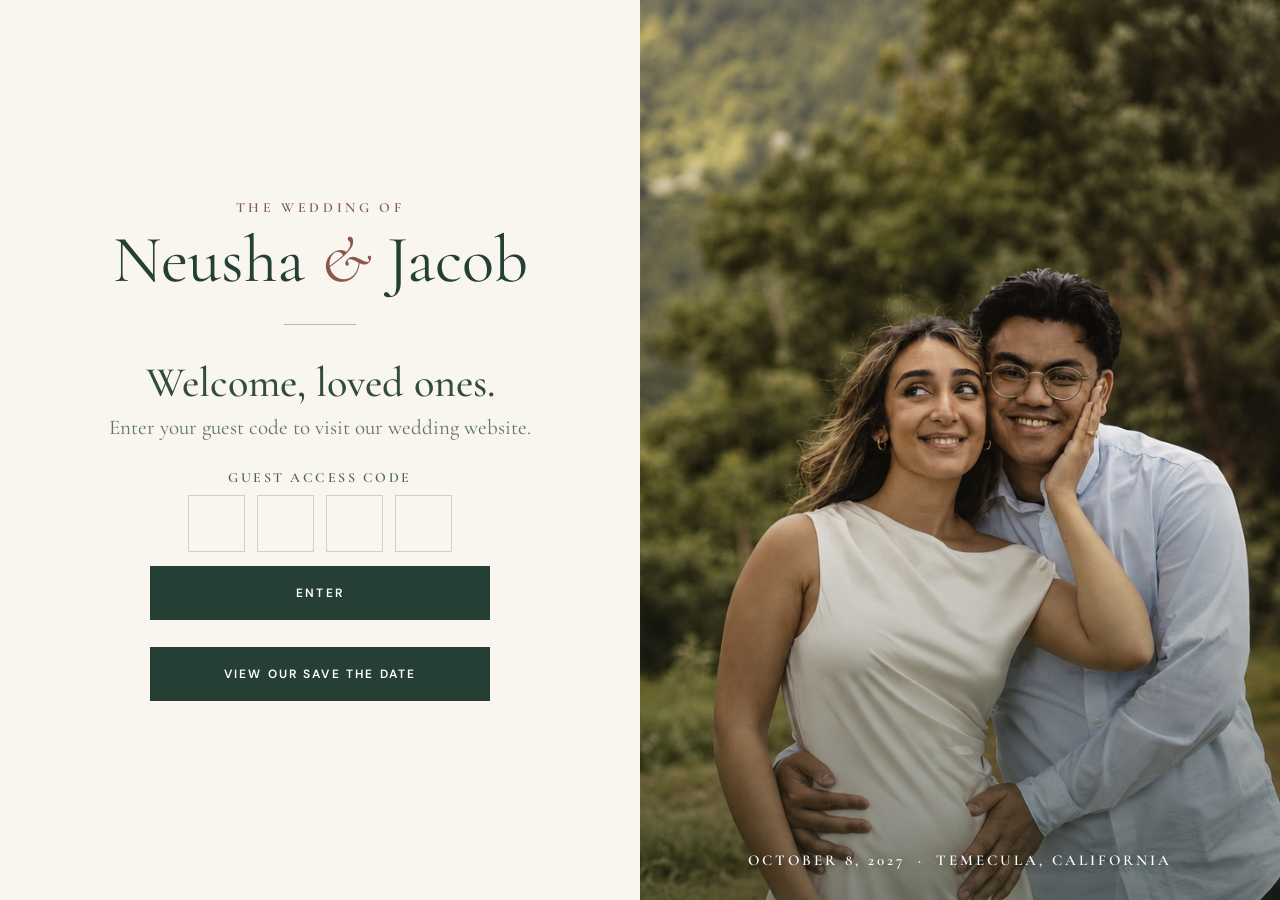
==== index.html @ 160a5487 "Show save-the-date button before guest code entry" ====
<!doctype html>
<html lang="en">

<head>
  <meta charset="utf-8">
  <meta name="viewport" content="width=device-width, initial-scale=1">
  <meta name="theme-color" content="#f8f6ef">
  <link rel="icon" href="/favicon.ico?v=3" sizes="16x16 32x32 48x48">
  <link rel="icon" type="image/png" href="/assets/favicon-32.png?v=3" sizes="32x32">
  <link rel="icon" type="image/png" href="/assets/favicon-192.png?v=3" sizes="192x192">
  <link rel="apple-touch-icon" href="/assets/apple-touch-icon.png?v=3" sizes="180x180">
  <title>Neusha &amp; Jacob | Our Wedding</title>
  <meta name="description" content="The wedding website for Neusha and Jacob. Enter your guest code for updates about our celebration in Temecula, California.">
  <meta property="og:type" content="website">
  <meta property="og:url" content="https://neushaandjacob.com/">
  <meta property="og:site_name" content="Neusha &amp; Jacob">
  <meta property="og:title" content="Neusha &amp; Jacob">
  <meta property="og:description" content="October 8, 2027 · Temecula, California">
  <meta property="og:image" content="https://neushaandjacob.com/assets/save-the-date-hero-color.jpg">
  <meta property="og:image:type" content="image/jpeg">
  <meta property="og:image:width" content="1536">
  <meta property="og:image:height" content="1024">
  <meta property="og:image:alt" content="Neusha and Jacob together outdoors">
  <meta name="twitter:card" content="summary_large_image">
  <link rel="canonical" href="https://neushaandjacob.com/">
  <link rel="stylesheet" href="gate.css?v=4">
  <script src="gate.js?v=2" defer></script>
</head>

<body>
  <div class="entry-layout">
    <div class="photo-panel">
      <img src="assets/save-the-date-hero-color.jpg" alt="Neusha and Jacob together outdoors" fetchpriority="high">
      <span class="photo-caption">October 8, 2027 <span aria-hidden="true">·</span> Temecula, California</span>
      <div class="mobile-hero-content">
        <p class="mobile-hero-eyebrow">The wedding of</p>
        <h1>Neusha &amp;<br>Jacob</h1>
        <p class="mobile-hero-date">October 8, 2027</p>
        <p class="mobile-hero-location">Temecula, California</p>
      </div>
    </div>

    <main class="gate-panel">
      <div class="gate-content">
        <div class="gate-heading">
          <p class="eyebrow">The wedding of</p>
          <h1>Neusha <span>&amp;</span> Jacob</h1>
          <span class="divider" aria-hidden="true"></span>
        </div>

        <section id="gate-locked" aria-labelledby="gate-title">
          <h2 id="gate-title">Welcome, loved ones.</h2>
          <p class="intro">Enter your guest code to visit our wedding website.</p>
          <form id="access-form" action="#" method="post">
            <label id="guest-code-label" for="guest-code-1">Guest access code</label>
            <div class="code-digits" role="group" aria-labelledby="guest-code-label">
              <input class="code-digit" id="guest-code-1" name="digit1" type="password" inputmode="numeric" autocomplete="off" maxlength="1" pattern="[0-9]" aria-label="Guest code digit 1 of 4" aria-describedby="code-error" required>
              <input class="code-digit" name="digit2" type="password" inputmode="numeric" autocomplete="off" maxlength="1" pattern="[0-9]" aria-label="Guest code digit 2 of 4" aria-describedby="code-error" required>
              <input class="code-digit" name="digit3" type="password" inputmode="numeric" autocomplete="off" maxlength="1" pattern="[0-9]" aria-label="Guest code digit 3 of 4" aria-describedby="code-error" required>
              <input class="code-digit" name="digit4" type="password" inputmode="numeric" autocomplete="off" maxlength="1" pattern="[0-9]" aria-label="Guest code digit 4 of 4" aria-describedby="code-error" required>
            </div>
            <p id="code-error" class="code-error" role="alert" hidden>That code isn't quite right. Please try again.</p>
            <button type="submit">Enter</button>
          </form>
        </section>

        <section id="gate-unlocked" aria-labelledby="welcome-title" hidden>
          <p class="eyebrow unlocked-eyebrow">You're in</p>
          <h2 id="welcome-title" tabindex="-1">We're so glad you're here.</h2>
          <p class="intro">Our wedding website is coming soon. We can't wait to share more of the day with you.</p>
        </section>

        <a class="save-date-link" href="savethedate/">View our save the date</a>
      </div>
    </main>
  </div>
</body>

</html>
---- gate.css ----
@import url('https://fonts.googleapis.com/css2?family=Cormorant+Garamond:ital,wght@0,400;0,500;0,600;1,400;1,500&family=DM+Sans:wght@500;600&display=swap');

:root {
  font-family: 'Cormorant Garamond', Georgia, serif;
  color: #273a33;
  background: #f8f6ef;
  font-synthesis: none;
}

* {
  box-sizing: border-box;
}

[hidden] {
  display: none !important;
}

body {
  min-width: 320px;
  min-height: 100vh;
  margin: 0;
}

button,
input {
  font: inherit;
}

.entry-layout {
  display: grid;
  grid-template-columns: minmax(0, 1fr) minmax(0, 1fr);
  min-height: 100vh;
}

.photo-panel {
  position: relative;
  grid-column: 2;
  grid-row: 1;
  min-height: 100vh;
  overflow: hidden;
  background: #334231;
}

.photo-panel img {
  position: absolute;
  inset: 0;
  width: 100%;
  height: 100%;
  object-fit: cover;
  object-position: right center;
}

.photo-panel::after {
  content: '';
  position: absolute;
  inset: 50% 0 0;
  background: linear-gradient(transparent, #17231970);
}

.photo-caption {
  position: absolute;
  z-index: 1;
  right: 34px;
  bottom: 31px;
  left: 34px;
  color: #fff;
  font-size: 15px;
  font-weight: 600;
  letter-spacing: .2em;
  text-align: center;
  text-shadow: 0 1px 8px #0008;
  text-transform: uppercase;
}

.photo-caption span {
  padding: 0 .35em;
}

.mobile-hero-content {
  display: none;
}

.gate-panel {
  display: grid;
  grid-column: 1;
  grid-row: 1;
  place-items: center;
  min-height: 100vh;
  padding: 54px clamp(28px, 5vw, 88px);
  background: #f8f6ef;
}

.gate-content {
  width: min(100%, 530px);
  container-type: inline-size;
  text-align: center;
}

.eyebrow {
  margin: 0 0 12px;
  color: #815b4c;
  font-size: 14px;
  font-weight: 600;
  letter-spacing: .26em;
  text-transform: uppercase;
}

h1 {
  margin: 0;
  color: #263f34;
  font-size: clamp(52px, 5.2vw, 83px);
  font-weight: 400;
  line-height: .96;
}

h1 span {
  color: #8b574d;
  font-style: italic;
}

.divider {
  display: block;
  width: 72px;
  height: 1px;
  margin: 32px auto 36px;
  background: #aebfb0;
}

h2 {
  margin: 0 0 9px;
  color: #314b3e;
  font-size: clamp(30px, 3.3vw, 43px);
  font-weight: 500;
  line-height: 1.05;
}

.intro {
  max-width: 410px;
  margin: 0 auto 27px;
  color: #617365;
  font-size: 21px;
  line-height: 1.3;
}

#gate-locked .intro {
  max-width: none;
  font-size: min(21px, 4.2cqi);
  white-space: nowrap;
}

#access-form {
  max-width: 340px;
  margin: 0 auto;
}

#access-form label {
  display: block;
  margin-bottom: 9px;
  color: #4c6254;
  font-size: 14px;
  font-weight: 600;
  letter-spacing: .18em;
  text-transform: uppercase;
}

.code-digits {
  display: flex;
  justify-content: center;
  gap: 12px;
}

.code-digit {
  display: block;
  width: min(57px, calc((100% - 36px) / 4));
  aspect-ratio: 1;
  min-width: 0;
  padding: 0;
  border: 1px solid #cbd3c8;
  border-radius: 0;
  outline: none;
  background: transparent;
  color: #273a33;
  font-size: 27px;
  text-align: center;
}

.code-digit:focus-visible {
  border-color: #476653;
  box-shadow: 0 0 0 3px #dce8d6;
}

.code-digit[aria-invalid='true'] {
  border-color: #a65e4b;
}

.code-error {
  margin: 10px 0 0;
  color: #a14f3d;
  font-size: 17px;
}

#access-form button,
.save-date-link {
  display: grid;
  place-items: center;
  width: 100%;
  min-height: 54px;
  margin-top: 14px;
  border: 0;
  border-radius: 0;
  background: #263f34;
  color: #fff;
  cursor: pointer;
  font-family: 'DM Sans', Arial, sans-serif;
  font-size: 12px;
  font-weight: 600;
  letter-spacing: .18em;
  text-decoration: none;
  text-transform: uppercase;
}

#access-form button:hover,
.save-date-link:hover {
  background: #365c49;
}

#access-form button:focus-visible,
.save-date-link:focus-visible {
  outline: 3px solid #8ba98a;
  outline-offset: 3px;
}

.unlocked-eyebrow {
  margin-bottom: 10px;
}

.save-date-link {
  max-width: 340px;
  margin: 27px auto 0;
}

@media (max-width: 760px) {
  .entry-layout {
    display: flex;
    flex-direction: column;
  }

  .photo-panel {
    display: flex;
    align-items: flex-end;
    min-height: 0;
    height: clamp(420px, 110vw, 640px);
  }

  .photo-panel img {
    object-position: right center;
  }

  .photo-panel::after {
    inset: 0;
    background: linear-gradient(90deg, #111912c2 0%, #1119128c 48%, transparent 85%), linear-gradient(0deg, #11191280, transparent 60%);
  }

  .photo-caption {
    display: none;
  }

  .mobile-hero-content {
    display: block;
    position: relative;
    z-index: 1;
    width: 62%;
    margin: 0 0 28px 5%;
    color: #fff;
    text-shadow: 0 1px 12px #0008;
  }

  .mobile-hero-content h1 {
    margin: 0 0 9px;
    color: inherit;
    font-size: clamp(30px, 8vw, 45px);
    font-weight: 400;
    line-height: 1.05;
    letter-spacing: .07em;
    text-transform: uppercase;
  }

  .mobile-hero-eyebrow,
  .mobile-hero-date,
  .mobile-hero-location {
    margin: 0;
    font-size: clamp(10px, 2.3vw, 14px);
    font-weight: 600;
    line-height: 1.4;
    letter-spacing: .16em;
    text-transform: uppercase;
  }

  .mobile-hero-eyebrow {
    margin-bottom: 9px;
    letter-spacing: .2em;
  }

  .gate-heading {
    display: none;
  }

  .gate-panel {
    min-height: 0;
    padding: 43px 8% 40px;
  }

  h1 {
    font-size: clamp(45px, 11vw, 72px);
  }

  .divider {
    margin: 24px auto 26px;
  }

  .intro {
    font-size: 19px;
  }

  #gate-locked .intro {
    font-size: 19px;
    white-space: normal;
  }
}

@media (max-width: 390px) {
  h1 {
    font-size: clamp(35px, 10.5vw, 43px);
  }

  .photo-caption {
    font-size: 10px;
  }
}
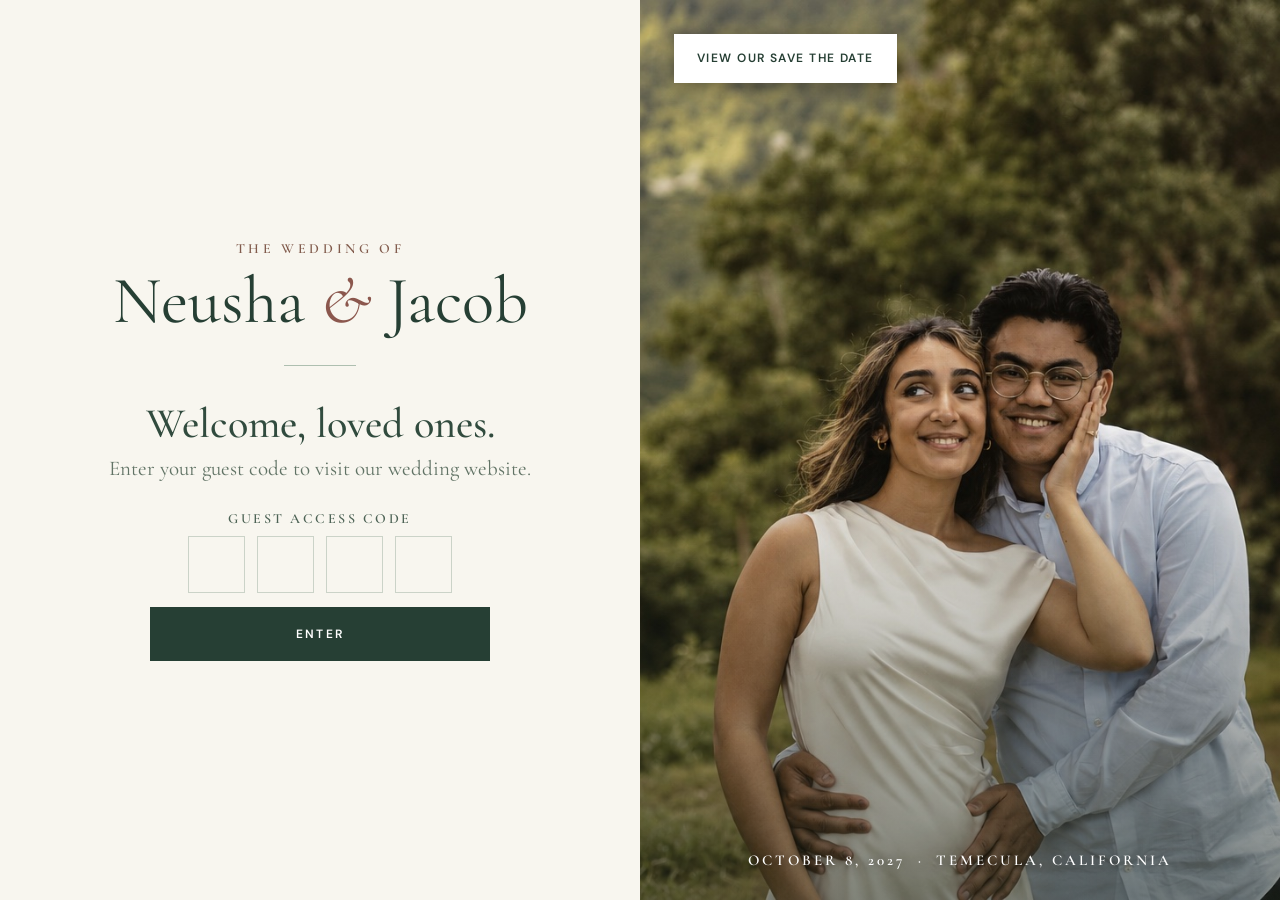
==== commit 259e18e6: "Place white save-the-date button over photo" ====
--- a/index.html
+++ b/index.html
@@ -23,7 +23,7 @@
   <meta property="og:image:alt" content="Neusha and Jacob together outdoors">
   <meta name="twitter:card" content="summary_large_image">
   <link rel="canonical" href="https://neushaandjacob.com/">
-  <link rel="stylesheet" href="gate.css?v=4">
+  <link rel="stylesheet" href="gate.css?v=5">
   <script src="gate.js?v=2" defer></script>
 </head>
 
@@ -31,6 +31,7 @@
   <div class="entry-layout">
     <div class="photo-panel">
       <img src="assets/save-the-date-hero-color.jpg" alt="Neusha and Jacob together outdoors" fetchpriority="high">
+      <a class="save-date-link" href="savethedate/">View our save the date</a>
       <span class="photo-caption">October 8, 2027 <span aria-hidden="true">·</span> Temecula, California</span>
       <div class="mobile-hero-content">
         <p class="mobile-hero-eyebrow">The wedding of</p>
@@ -70,7 +71,6 @@
           <p class="intro">Our wedding website is coming soon. We can't wait to share more of the day with you.</p>
         </section>
 
-        <a class="save-date-link" href="savethedate/">View our save the date</a>
       </div>
     </main>
   </div>
--- a/gate.css
+++ b/gate.css
@@ -199,8 +199,7 @@
   font-size: 17px;
 }
 
-#access-form button,
-.save-date-link {
+#access-form button {
   display: grid;
   place-items: center;
   width: 100%;
@@ -219,8 +218,7 @@
   text-transform: uppercase;
 }
 
-#access-form button:hover,
-.save-date-link:hover {
+#access-form button:hover {
   background: #365c49;
 }
 
@@ -235,8 +233,33 @@
 }
 
 .save-date-link {
-  max-width: 340px;
-  margin: 27px auto 0;
+  position: absolute;
+  z-index: 2;
+  top: clamp(18px, 3vw, 34px);
+  left: clamp(18px, 3vw, 34px);
+  display: inline-flex;
+  align-items: center;
+  justify-content: center;
+  min-height: 48px;
+  max-width: calc(100% - 36px);
+  padding: 15px 22px;
+  border: 1px solid #fff;
+  background: #fff;
+  color: #263f34;
+  box-shadow: 0 3px 18px #0005;
+  font-family: 'DM Sans', Arial, sans-serif;
+  font-size: 12px;
+  font-weight: 600;
+  line-height: 1.4;
+  letter-spacing: .12em;
+  text-align: center;
+  text-decoration: none;
+  text-transform: uppercase;
+}
+
+.save-date-link:hover {
+  background: #f0f1e8;
+  border-color: #f0f1e8;
 }
 
 @media (max-width: 760px) {
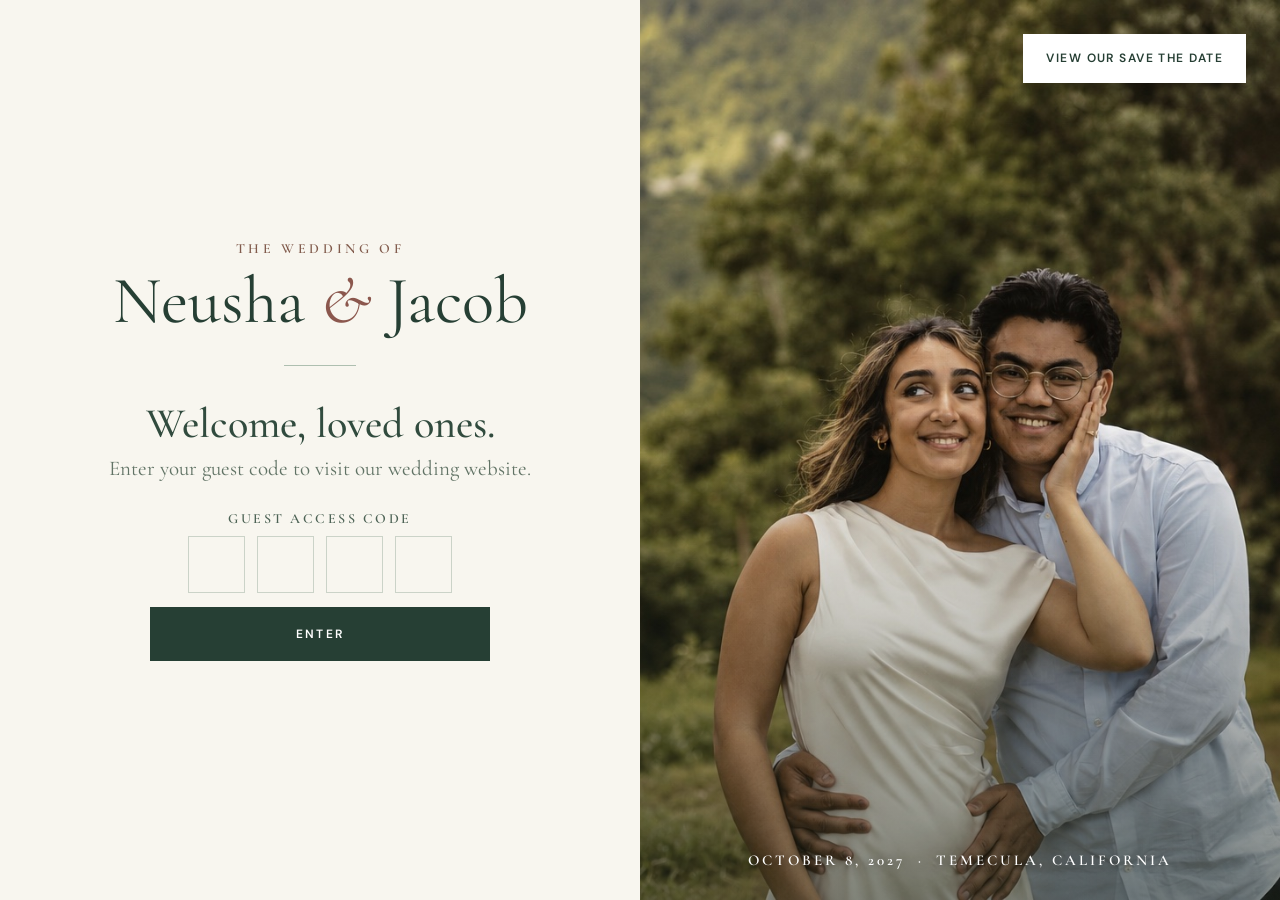
==== commit fd052cf6: "Position save-the-date photo button at top right" ====
--- a/index.html
+++ b/index.html
@@ -23,7 +23,7 @@
   <meta property="og:image:alt" content="Neusha and Jacob together outdoors">
   <meta name="twitter:card" content="summary_large_image">
   <link rel="canonical" href="https://neushaandjacob.com/">
-  <link rel="stylesheet" href="gate.css?v=5">
+  <link rel="stylesheet" href="gate.css?v=6">
   <script src="gate.js?v=2" defer></script>
 </head>
 
--- a/gate.css
+++ b/gate.css
@@ -236,7 +236,7 @@
   position: absolute;
   z-index: 2;
   top: clamp(18px, 3vw, 34px);
-  left: clamp(18px, 3vw, 34px);
+  right: clamp(18px, 3vw, 34px);
   display: inline-flex;
   align-items: center;
   justify-content: center;
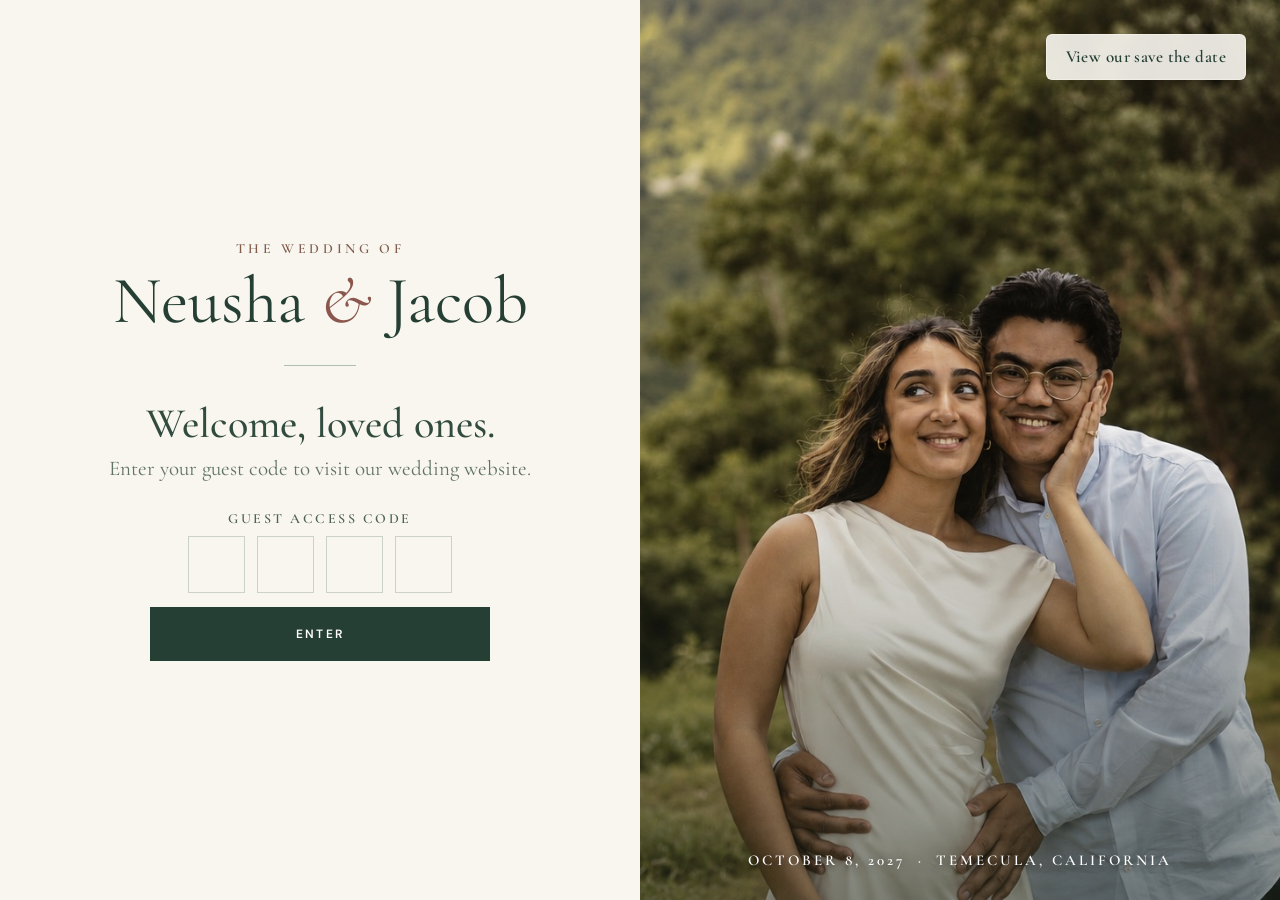
==== commit ffe8be33: "Soften save-the-date button styling" ====
--- a/index.html
+++ b/index.html
@@ -23,7 +23,7 @@
   <meta property="og:image:alt" content="Neusha and Jacob together outdoors">
   <meta name="twitter:card" content="summary_large_image">
   <link rel="canonical" href="https://neushaandjacob.com/">
-  <link rel="stylesheet" href="gate.css?v=6">
+  <link rel="stylesheet" href="gate.css?v=7">
   <script src="gate.js?v=2" defer></script>
 </head>
 
--- a/gate.css
+++ b/gate.css
@@ -240,26 +240,29 @@
   display: inline-flex;
   align-items: center;
   justify-content: center;
-  min-height: 48px;
+  min-height: 44px;
   max-width: calc(100% - 36px);
-  padding: 15px 22px;
-  border: 1px solid #fff;
-  background: #fff;
+  padding: 10px 19px;
+  border: 1px solid #f8f6ef99;
+  border-radius: 6px;
+  background: #f8f6efe8;
   color: #263f34;
-  box-shadow: 0 3px 18px #0005;
-  font-family: 'DM Sans', Arial, sans-serif;
-  font-size: 12px;
+  box-shadow: 0 2px 10px #0002;
+  backdrop-filter: blur(8px);
+  -webkit-backdrop-filter: blur(8px);
+  font-family: 'Cormorant Garamond', Georgia, serif;
+  font-size: 17px;
   font-weight: 600;
   line-height: 1.4;
-  letter-spacing: .12em;
+  letter-spacing: .025em;
   text-align: center;
   text-decoration: none;
-  text-transform: uppercase;
+  transition: background .2s ease, box-shadow .2s ease;
 }
 
 .save-date-link:hover {
-  background: #f0f1e8;
-  border-color: #f0f1e8;
+  background: #f8f6ef;
+  box-shadow: 0 3px 12px #0003;
 }
 
 @media (max-width: 760px) {
